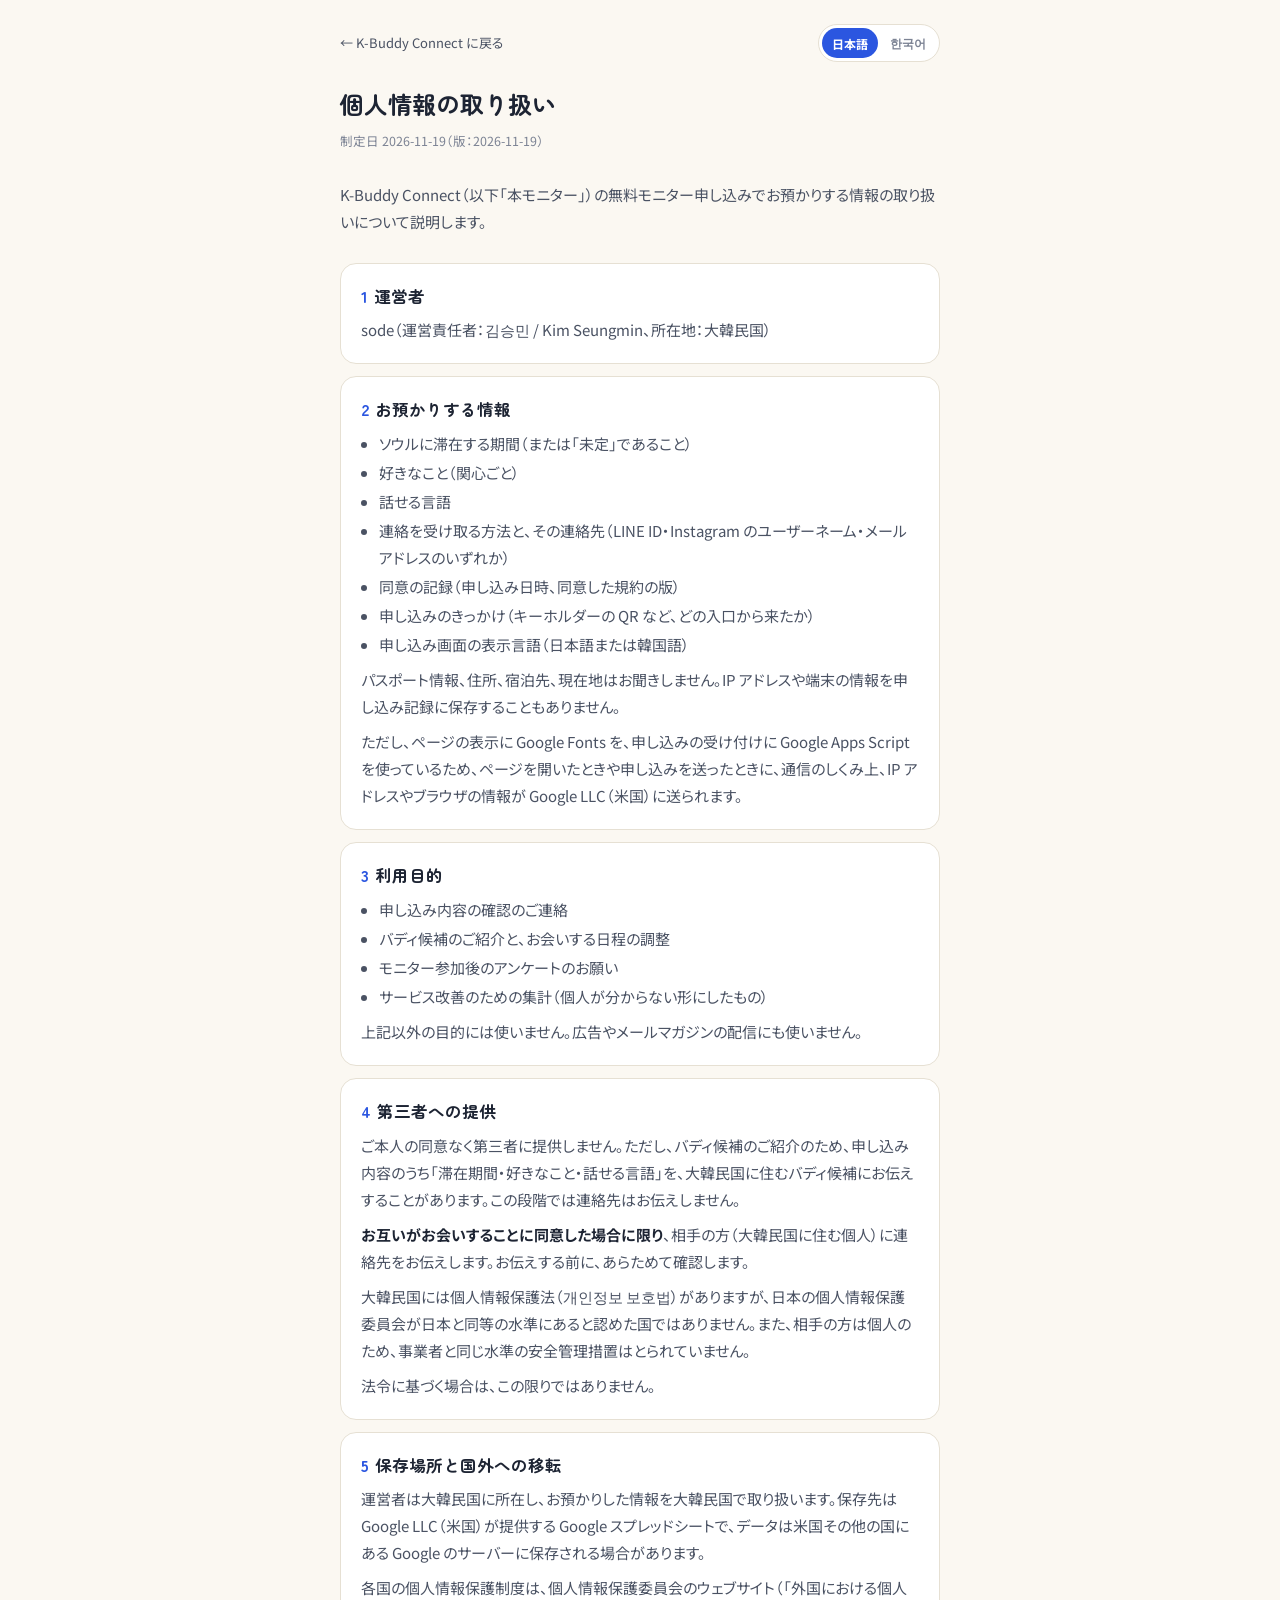
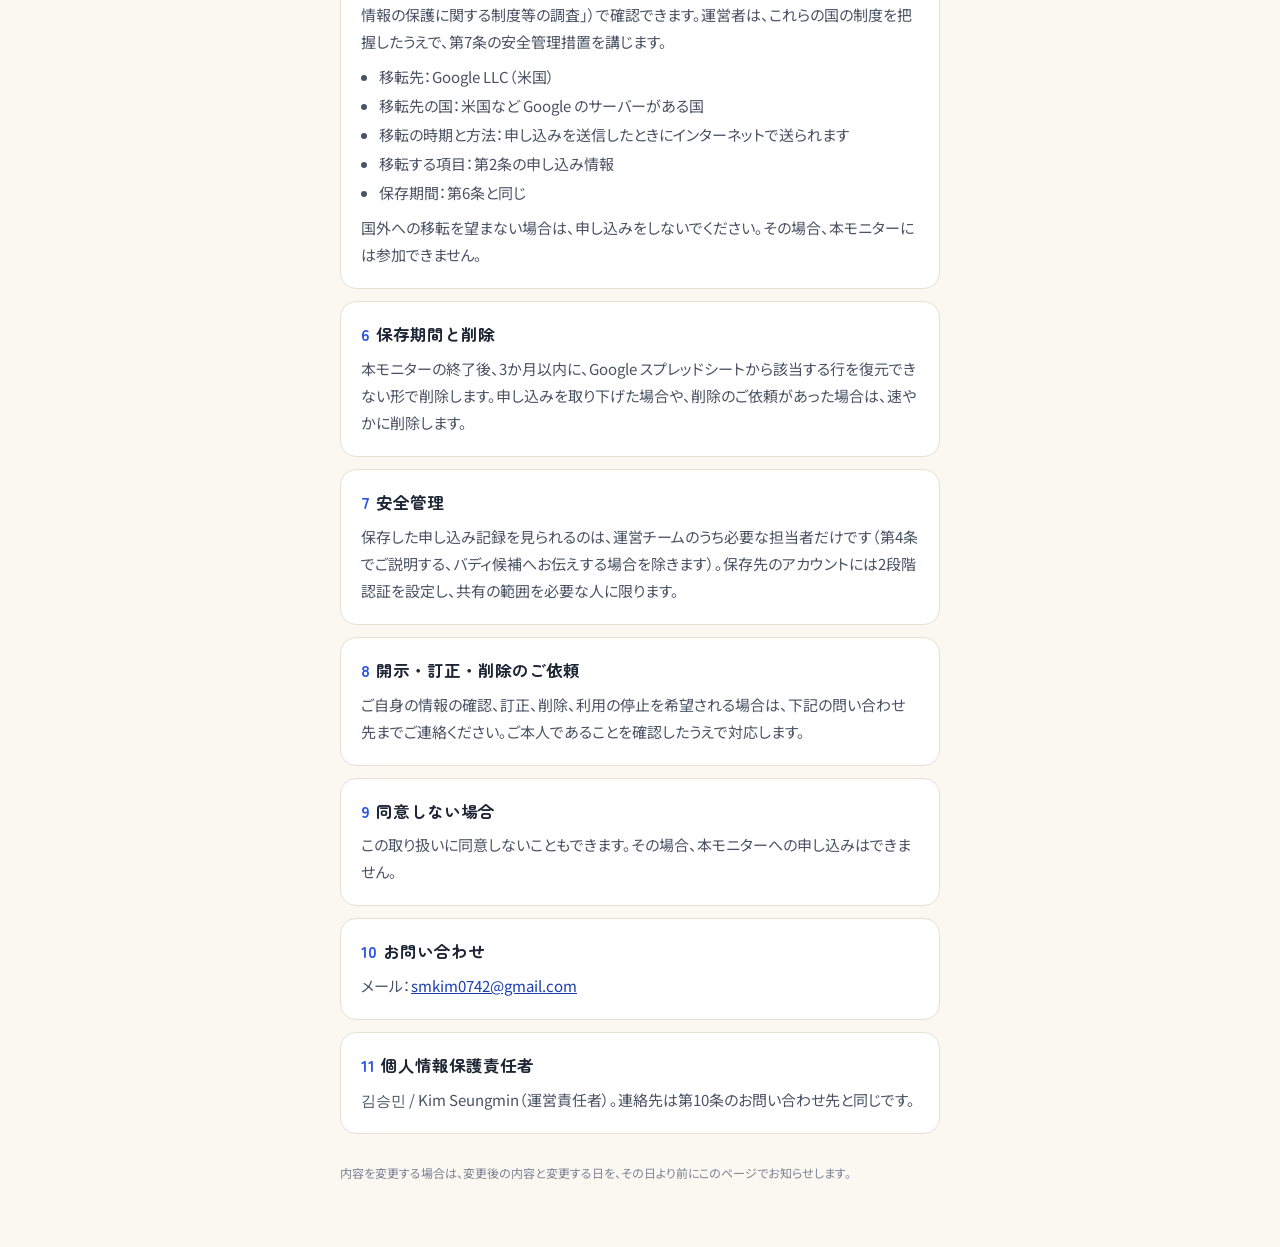
==== privacy.html @ dbfef477 "Publish K-Buddy Connect landing site" ====
<!doctype html>
<html lang="ja">
<head>
<meta charset="utf-8">
<meta name="viewport" content="width=device-width, initial-scale=1, viewport-fit=cover">
<title>個人情報の取り扱い｜K-Buddy Connect</title>
<meta name="robots" content="noindex">
<link rel="preconnect" href="https://fonts.googleapis.com">
<link rel="preconnect" href="https://fonts.gstatic.com" crossorigin>
<link href="https://fonts.googleapis.com/css2?family=Noto+Sans+JP:wght@400;500;700&family=Noto+Sans+KR:wght@400;700&family=Zen+Maru+Gothic:wght@700&display=swap" rel="stylesheet">
<link rel="stylesheet" href="legal.css">
<noscript><style>[data-lang-block][hidden]{display:block!important}[data-lang-block="ko"]{margin-top:40px}</style></noscript>
</head>
<body>
<main>
  <div class="legal-top">
    <a class="back" href="index.html"><span lang="ja" data-lang-text="ja">← K-Buddy Connect に戻る</span><span lang="ko" data-lang-text="ko" hidden>← K-Buddy Connect로 돌아가기</span></a>
    <div class="lang-switch" role="group" aria-label="言語 / 언어">
      <button type="button" data-lang="ja" aria-pressed="true" lang="ja">日本語</button>
      <button type="button" data-lang="ko" aria-pressed="false" lang="ko">한국어</button>
    </div>
  </div>
  <div data-lang-block="ja" lang="ja">
  <h1>個人情報の取り扱い</h1>
  <p class="meta">制定日 2026-11-19（版：2026-11-19）</p>
  <p class="lead">K-Buddy Connect（以下「本モニター」）の無料モニター申し込みでお預かりする情報の取り扱いについて説明します。</p>

  <section id="operator">
    <h2><span>1</span>運営者</h2>
    <p>sode（運営責任者：김승민 / Kim Seungmin、所在地：大韓民国）</p>
  </section>

  <section>
    <h2><span>2</span>お預かりする情報</h2>
    <ul>
      <li>ソウルに滞在する期間（または「未定」であること）</li>
      <li>好きなこと（関心ごと）</li>
      <li>話せる言語</li>
      <li>連絡を受け取る方法と、その連絡先（LINE ID・Instagram のユーザーネーム・メールアドレスのいずれか）</li>
      <li>同意の記録（申し込み日時、同意した規約の版）</li>
      <li>申し込みのきっかけ（キーホルダーの QR など、どの入口から来たか）</li>
      <li>申し込み画面の表示言語（日本語または韓国語）</li>
    </ul>
    <p>パスポート情報、住所、宿泊先、現在地はお聞きしません。IP アドレスや端末の情報を申し込み記録に保存することもありません。</p>
    <p>ただし、ページの表示に Google Fonts を、申し込みの受け付けに Google Apps Script を使っているため、ページを開いたときや申し込みを送ったときに、通信のしくみ上、IP アドレスやブラウザの情報が Google LLC（米国）に送られます。</p>
  </section>

  <section>
    <h2><span>3</span>利用目的</h2>
    <ul>
      <li>申し込み内容の確認のご連絡</li>
      <li>バディ候補のご紹介と、お会いする日程の調整</li>
      <li>モニター参加後のアンケートのお願い</li>
      <li>サービス改善のための集計（個人が分からない形にしたもの）</li>
    </ul>
    <p>上記以外の目的には使いません。広告やメールマガジンの配信にも使いません。</p>
  </section>

  <section>
    <h2><span>4</span>第三者への提供</h2>
    <p>ご本人の同意なく第三者に提供しません。ただし、バディ候補のご紹介のため、申し込み内容のうち「滞在期間・好きなこと・話せる言語」を、大韓民国に住むバディ候補にお伝えすることがあります。この段階では連絡先はお伝えしません。</p>
    <p><strong>お互いがお会いすることに同意した場合に限り</strong>、相手の方（大韓民国に住む個人）に連絡先をお伝えします。お伝えする前に、あらためて確認します。</p>
    <p>大韓民国には個人情報保護法（개인정보 보호법）がありますが、日本の個人情報保護委員会が日本と同等の水準にあると認めた国ではありません。また、相手の方は個人のため、事業者と同じ水準の安全管理措置はとられていません。</p>
    <p>法令に基づく場合は、この限りではありません。</p>
  </section>

  <section>
    <h2><span>5</span>保存場所と国外への移転</h2>
    <p>運営者は大韓民国に所在し、お預かりした情報を大韓民国で取り扱います。保存先は Google LLC（米国）が提供する Google スプレッドシートで、データは米国その他の国にある Google のサーバーに保存される場合があります。</p>
    <p>各国の個人情報保護制度は、個人情報保護委員会のウェブサイト（「外国における個人情報の保護に関する制度等の調査」）で確認できます。運営者は、これらの国の制度を把握したうえで、第7条の安全管理措置を講じます。</p>
    <ul>
      <li>移転先：Google LLC（米国）</li>
      <li>移転先の国：米国など Google のサーバーがある国</li>
      <li>移転の時期と方法：申し込みを送信したときにインターネットで送られます</li>
      <li>移転する項目：第2条の申し込み情報</li>
      <li>保存期間：第6条と同じ</li>
    </ul>
    <p>国外への移転を望まない場合は、申し込みをしないでください。その場合、本モニターには参加できません。</p>
  </section>

  <section>
    <h2><span>6</span>保存期間と削除</h2>
    <p>本モニターの終了後、3か月以内に、Google スプレッドシートから該当する行を復元できない形で削除します。申し込みを取り下げた場合や、削除のご依頼があった場合は、速やかに削除します。</p>
  </section>

  <section>
    <h2><span>7</span>安全管理</h2>
    <p>保存した申し込み記録を見られるのは、運営チームのうち必要な担当者だけです（第4条でご説明する、バディ候補へお伝えする場合を除きます）。保存先のアカウントには2段階認証を設定し、共有の範囲を必要な人に限ります。</p>
  </section>

  <section>
    <h2><span>8</span>開示・訂正・削除のご依頼</h2>
    <p>ご自身の情報の確認、訂正、削除、利用の停止を希望される場合は、下記の問い合わせ先までご連絡ください。ご本人であることを確認したうえで対応します。</p>
  </section>

  <section>
    <h2><span>9</span>同意しない場合</h2>
    <p>この取り扱いに同意しないこともできます。その場合、本モニターへの申し込みはできません。</p>
  </section>

  <section id="contact">
    <h2><span>10</span>お問い合わせ</h2>
    <p>メール：<a href="mailto:smkim0742@gmail.com">smkim0742@gmail.com</a></p>
  </section>

  <section>
    <h2><span>11</span>個人情報保護責任者</h2>
    <p>김승민 / Kim Seungmin（運営責任者）。連絡先は第10条のお問い合わせ先と同じです。</p>
  </section>

  <footer>内容を変更する場合は、変更後の内容と変更する日を、その日より前にこのページでお知らせします。</footer>
  </div>
  <div data-lang-block="ko" lang="ko" hidden>
  <h1>개인정보 처리방침</h1>
  <p class="meta">제정일 2026-11-19 (버전: 2026-11-19) · 일본어판을 한국어로 옮긴 것입니다.</p>
  <p class="lead">K-Buddy Connect(이하 "본 모니터")의 무료 모니터 신청에서 받는 정보를 어떻게 다루는지 안내합니다.</p>

  <section id="operator-ko">
    <h2><span>1</span>운영자</h2>
    <p>sode(운영 책임자: 김승민 / Kim Seungmin, 소재지: 대한민국)</p>
  </section>

  <section>
    <h2><span>2</span>받는 정보</h2>
    <ul>
      <li>서울에 머무는 기간(또는 미정 여부)</li>
      <li>좋아하는 것(관심사)</li>
      <li>쓸 수 있는 언어</li>
      <li>연락받을 방법과 그 연락처(LINE ID, Instagram 사용자 이름, 메일 주소 중 하나)</li>
      <li>동의 기록(신청 일시, 동의한 규약의 버전)</li>
      <li>신청 경로(키링 QR 코드 등 어떤 경로로 들어왔는지)</li>
      <li>신청 화면의 표시 언어(일본어 또는 한국어)</li>
    </ul>
    <p>여권 정보, 주소, 숙소, 현재 위치는 묻지 않습니다. IP 주소나 기기 정보를 신청 기록에 저장하지도 않습니다.</p>
    <p>다만 페이지 표시에 Google Fonts를, 신청 접수에 Google Apps Script를 쓰기 때문에, 페이지를 열거나 신청을 보낼 때 통신 구조상 IP 주소와 브라우저 정보가 Google LLC(미국)로 전송됩니다.</p>
  </section>

  <section>
    <h2><span>3</span>이용 목적</h2>
    <ul>
      <li>신청 내용 확인 연락</li>
      <li>버디 후보 소개와 만날 일정 조율</li>
      <li>모니터 참가 후 설문 요청</li>
      <li>서비스 개선을 위한 통계(개인을 식별할 수 없도록 가공한 것)</li>
    </ul>
    <p>위 목적 외에는 쓰지 않습니다. 광고나 뉴스레터 발송에도 쓰지 않습니다.</p>
  </section>

  <section>
    <h2><span>4</span>제3자 제공</h2>
    <p>본인 동의 없이 제3자에게 제공하지 않습니다. 다만 버디 후보 소개를 위해, 신청 내용 중 "머무는 기간·좋아하는 것·쓸 수 있는 언어"를 대한민국에 사는 버디 후보에게 전할 수 있습니다. 이 단계에서는 연락처를 전하지 않습니다.</p>
    <p><strong>서로 만나는 것에 동의한 경우에만</strong> 상대방(대한민국에 사는 개인)에게 연락처를 전합니다. 전하기 전에 다시 확인합니다.</p>
    <p>대한민국에는 개인정보 보호법이 있지만, 대한민국은 일본 개인정보보호위원회가 일본과 동등한 수준의 개인정보 보호 제도를 갖췄다고 인정한 국가는 아닙니다. 또한 상대방은 개인이므로 사업자 수준의 안전관리 조치를 갖추고 있지 않습니다.</p>
    <p>법령에 따른 경우는 예외입니다.</p>
  </section>

  <section>
    <h2><span>5</span>보관 장소와 국외 이전</h2>
    <p>운영자는 대한민국에 있으며, 받은 정보를 대한민국에서 처리합니다. 보관 장소는 Google LLC(미국)가 제공하는 Google 스프레드시트이며, 데이터는 미국 등 다른 나라에 있는 Google 서버에 저장될 수 있습니다.</p>
    <p>각국의 개인정보 보호 제도는 일본 개인정보보호위원회 웹사이트("외국의 개인정보 보호에 관한 제도 등 조사")에서 확인할 수 있습니다. 운영자는 이들 나라의 제도를 파악한 뒤 제7조의 안전관리 조치를 취합니다.</p>
    <ul>
      <li>이전받는 자: Google LLC(미국)</li>
      <li>이전 국가: 미국 등 Google 서버가 있는 국가</li>
      <li>이전 시기와 방법: 신청서를 보낼 때 인터넷으로 전송</li>
      <li>이전 항목: 제2조의 신청 정보</li>
      <li>보유 기간: 제6조와 같음</li>
    </ul>
    <p>국외 이전을 원하지 않으시면 신청하지 않으시면 됩니다. 이 경우 본 모니터에 참가할 수 없습니다.</p>
  </section>

  <section>
    <h2><span>6</span>보관 기간과 파기</h2>
    <p>본 모니터가 끝난 뒤 3개월 이내에, Google 스프레드시트에서 해당 행을 복구할 수 없도록 삭제합니다. 신청을 취소하거나 삭제를 요청하면 지체 없이 삭제합니다.</p>
  </section>

  <section>
    <h2><span>7</span>안전관리</h2>
    <p>저장된 신청 기록은 운영팀 중 필요한 담당자만 볼 수 있습니다(제4조에서 설명한, 버디 후보에게 전하는 경우는 제외). 보관 계정에는 2단계 인증을 설정하고, 공유 범위를 필요한 사람으로 제한합니다.</p>
  </section>

  <section>
    <h2><span>8</span>열람·정정·삭제 요청</h2>
    <p>본인 정보의 열람, 정정·삭제, 처리정지를 원하시면 아래 문의처로 연락해 주세요. 본인임을 확인한 뒤 지체 없이 처리합니다.</p>
  </section>

  <section>
    <h2><span>9</span>동의하지 않는 경우</h2>
    <p>이 안내에 동의하지 않을 수 있습니다. 그 경우 본 모니터에 신청할 수 없습니다.</p>
  </section>

  <section id="contact-ko">
    <h2><span>10</span>문의</h2>
    <p>메일: <a href="mailto:smkim0742@gmail.com">smkim0742@gmail.com</a></p>
  </section>

  <section>
    <h2><span>11</span>개인정보 보호책임자</h2>
    <p>김승민(운영 책임자). 연락처는 제10조의 문의처와 같습니다.</p>
  </section>

  <footer>이 방침을 변경할 때는 변경 내용과 시행일을 시행일 전에 이 페이지에 공지합니다.</footer>
  </div>
</main>
<script>window.KBUDDY_LEGAL_TITLE_KO = "개인정보 처리방침｜K-Buddy Connect";</script>
<script src="legal.js"></script>
</body>
</html>
---- legal.css ----
:root{--bg:#FBF8F2;--surface:#FFFFFF;--ink:#1D2433;--ink-2:#4A5263;--ink-3:#7C8394;--line:#E6E0D3;--brand:#2B56E0;--brand-ink:#1B3DB0;--brand-soft:#E8EEFF;
  --f-head:"Zen Maru Gothic","Hiragino Maru Gothic ProN",sans-serif;--f-body:"Noto Sans JP","Hiragino Sans",sans-serif}
*{box-sizing:border-box;margin:0;padding:0}
body{background:var(--bg);color:var(--ink);font-family:var(--f-body);font-size:15px;line-height:1.8;font-feature-settings:"palt";-webkit-font-smoothing:antialiased}
main{max-width:640px;margin:0 auto;padding:24px max(20px,env(safe-area-inset-right)) 64px max(20px,env(safe-area-inset-left))}
.back{display:inline-flex;align-items:center;gap:6px;color:var(--ink-2);text-decoration:none;font-size:13px;margin-bottom:24px}
.back:hover{color:var(--ink)}
h1{font-family:var(--f-head);font-size:24px;line-height:1.5;margin-bottom:8px}
.meta{color:var(--ink-3);font-size:12.5px;margin-bottom:28px}
.lead{color:var(--ink-2);margin-bottom:28px}
section{background:var(--surface);border:1px solid var(--line);border-radius:16px;padding:20px;margin-bottom:12px}
h2{font-family:var(--f-head);font-size:16.5px;line-height:1.5;margin-bottom:8px}
h2 span{color:var(--brand);margin-right:6px}
p+p,ul+p,p+ul{margin-top:8px}
ul{padding-left:1.2em;color:var(--ink-2)}
li{margin:2px 0}
p{color:var(--ink-2)}
strong{color:var(--ink)}
a{color:var(--brand-ink)}
.todo{background:#FFF4D6;color:#7A5300;border-radius:4px;padding:0 4px;font-weight:700}
footer{margin-top:28px;color:var(--ink-3);font-size:12px}
[hidden]{display:none!important}
.legal-top{display:flex;justify-content:space-between;align-items:center;gap:12px;margin-bottom:24px}
.legal-top .back{margin-bottom:0}
.lang-switch{display:none;background:var(--surface);border:1px solid var(--line);border-radius:999px;padding:3px;gap:2px;flex:none}
.lang-switch button{border:0;background:transparent;font-size:12px;font-weight:700;color:var(--ink-3);padding:0 10px;min-height:30px;border-radius:999px;cursor:pointer;font-family:inherit}
html.js .lang-switch{display:inline-flex}
.lang-switch button[aria-pressed="true"]{background:var(--brand);color:#fff}
.lang-switch button:focus-visible{outline:2px solid var(--brand);outline-offset:2px}
html[lang="ko"] body{font-family:"Noto Sans KR",var(--f-body);word-break:keep-all;overflow-wrap:anywhere}
html[lang="ko"] h1,html[lang="ko"] h2{font-family:"Noto Sans KR",var(--f-body)}
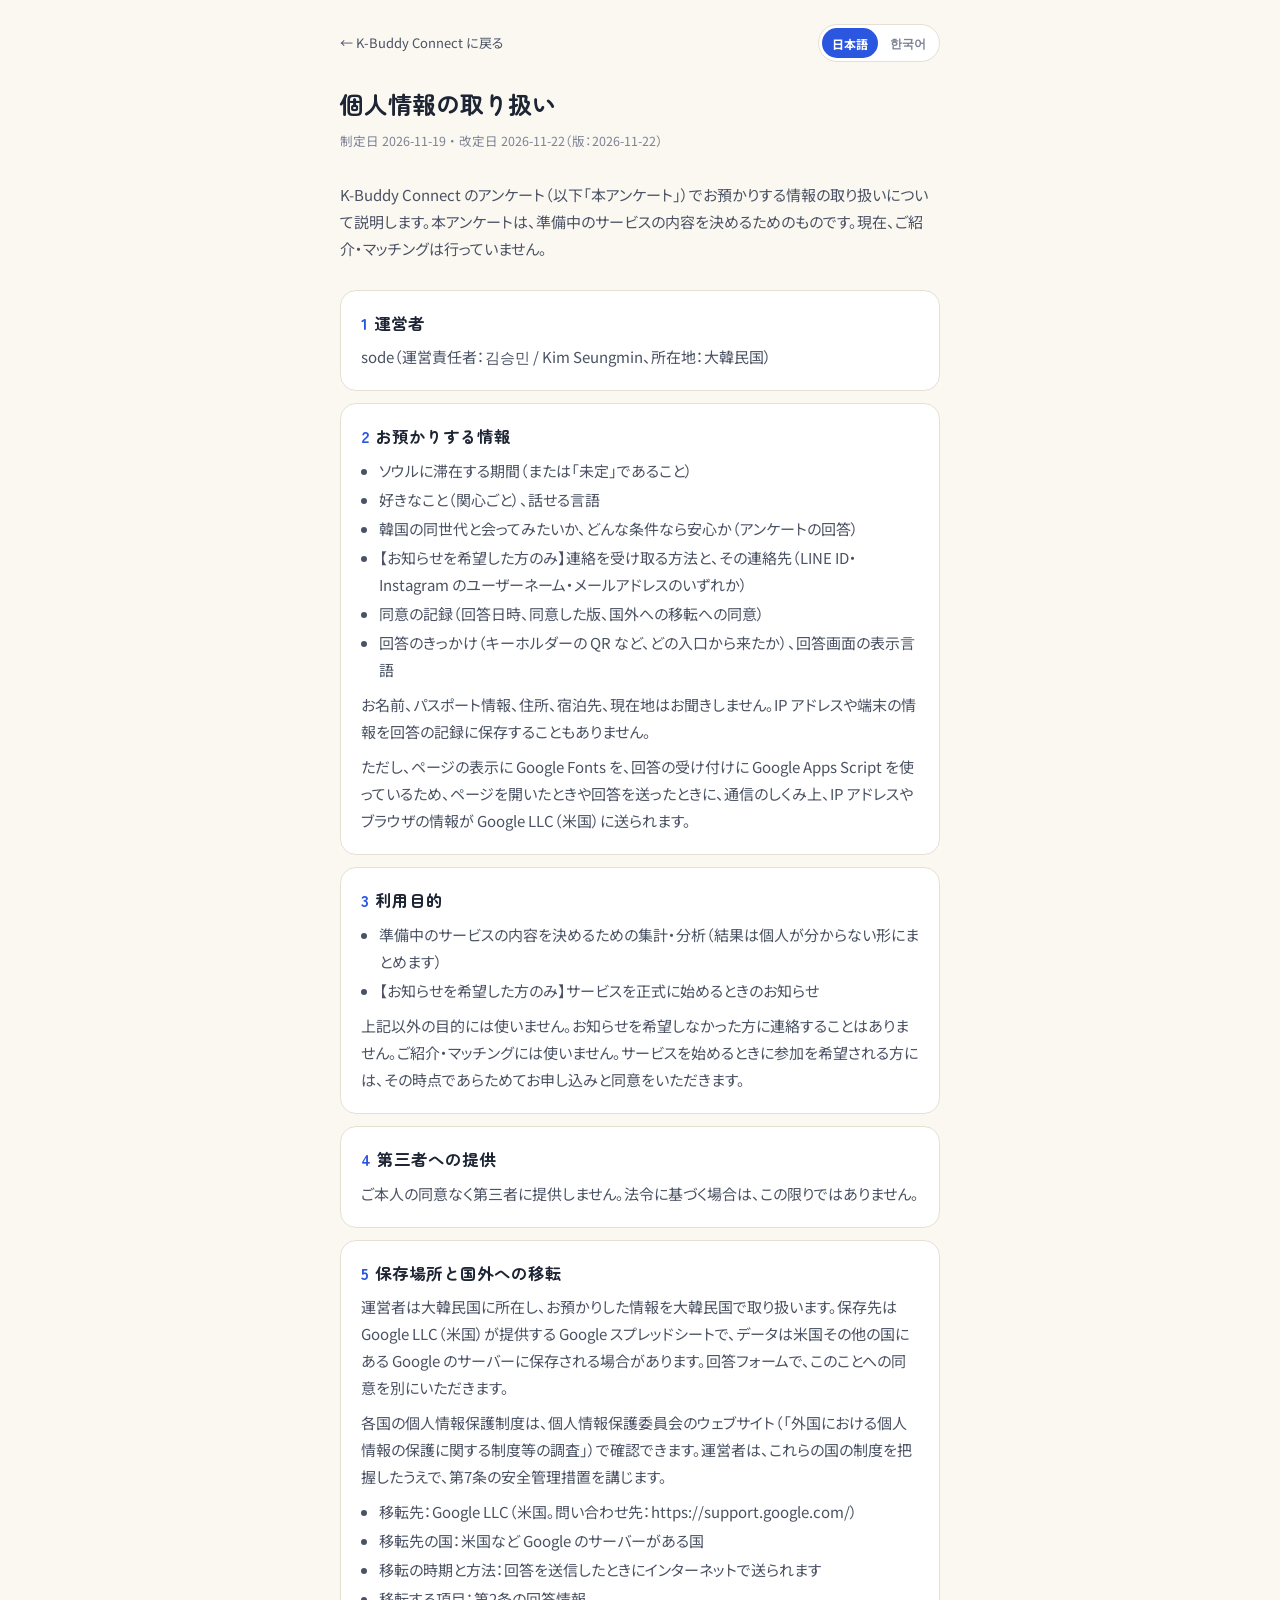
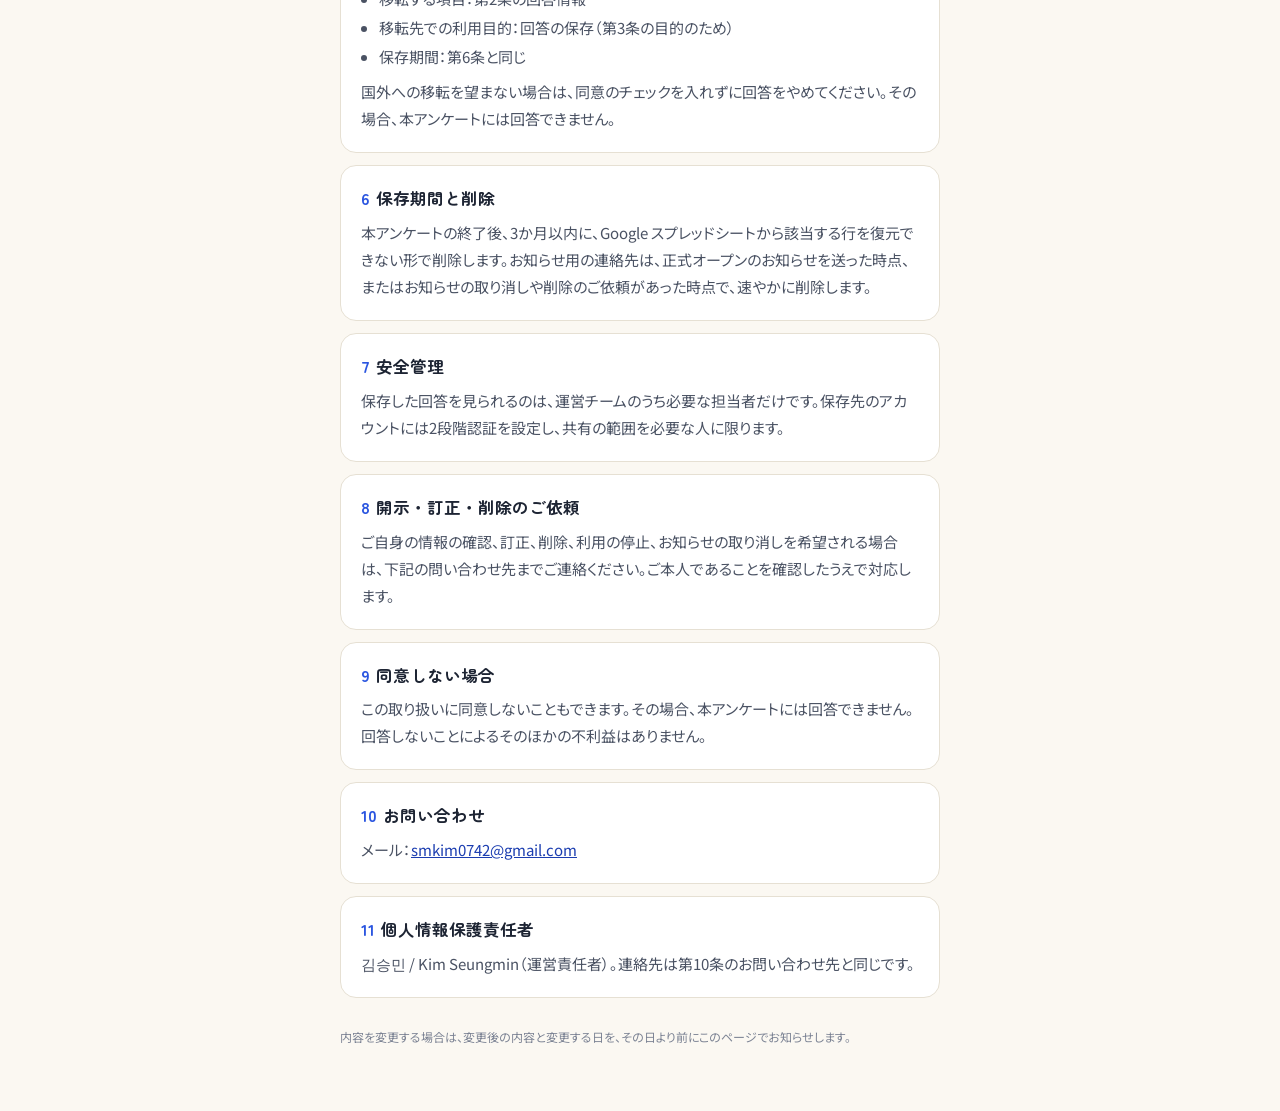
==== commit 8af8fa6b: "Switch landing page to survey-only version" ====
--- a/privacy.html
+++ b/privacy.html
@@ -22,8 +22,8 @@
   </div>
   <div data-lang-block="ja" lang="ja">
   <h1>個人情報の取り扱い</h1>
-  <p class="meta">制定日 2026-11-19（版：2026-11-19）</p>
-  <p class="lead">K-Buddy Connect（以下「本モニター」）の無料モニター申し込みでお預かりする情報の取り扱いについて説明します。</p>
+  <p class="meta">制定日 2026-11-19 ・ 改定日 2026-11-22（版：2026-11-22）</p>
+  <p class="lead">K-Buddy Connect のアンケート（以下「本アンケート」）でお預かりする情報の取り扱いについて説明します。本アンケートは、準備中のサービスの内容を決めるためのものです。現在、ご紹介・マッチングは行っていません。</p>
 
   <section id="operator">
     <h2><span>1</span>運営者</h2>
@@ -34,68 +34,63 @@
     <h2><span>2</span>お預かりする情報</h2>
     <ul>
       <li>ソウルに滞在する期間（または「未定」であること）</li>
-      <li>好きなこと（関心ごと）</li>
-      <li>話せる言語</li>
-      <li>連絡を受け取る方法と、その連絡先（LINE ID・Instagram のユーザーネーム・メールアドレスのいずれか）</li>
-      <li>同意の記録（申し込み日時、同意した規約の版）</li>
-      <li>申し込みのきっかけ（キーホルダーの QR など、どの入口から来たか）</li>
-      <li>申し込み画面の表示言語（日本語または韓国語）</li>
+      <li>好きなこと（関心ごと）、話せる言語</li>
+      <li>韓国の同世代と会ってみたいか、どんな条件なら安心か（アンケートの回答）</li>
+      <li>【お知らせを希望した方のみ】連絡を受け取る方法と、その連絡先（LINE ID・Instagram のユーザーネーム・メールアドレスのいずれか）</li>
+      <li>同意の記録（回答日時、同意した版、国外への移転への同意）</li>
+      <li>回答のきっかけ（キーホルダーの QR など、どの入口から来たか）、回答画面の表示言語</li>
     </ul>
-    <p>パスポート情報、住所、宿泊先、現在地はお聞きしません。IP アドレスや端末の情報を申し込み記録に保存することもありません。</p>
-    <p>ただし、ページの表示に Google Fonts を、申し込みの受け付けに Google Apps Script を使っているため、ページを開いたときや申し込みを送ったときに、通信のしくみ上、IP アドレスやブラウザの情報が Google LLC（米国）に送られます。</p>
+    <p>お名前、パスポート情報、住所、宿泊先、現在地はお聞きしません。IP アドレスや端末の情報を回答の記録に保存することもありません。</p>
+    <p>ただし、ページの表示に Google Fonts を、回答の受け付けに Google Apps Script を使っているため、ページを開いたときや回答を送ったときに、通信のしくみ上、IP アドレスやブラウザの情報が Google LLC（米国）に送られます。</p>
   </section>
 
   <section>
     <h2><span>3</span>利用目的</h2>
     <ul>
-      <li>申し込み内容の確認のご連絡</li>
-      <li>バディ候補のご紹介と、お会いする日程の調整</li>
-      <li>モニター参加後のアンケートのお願い</li>
-      <li>サービス改善のための集計（個人が分からない形にしたもの）</li>
+      <li>準備中のサービスの内容を決めるための集計・分析（結果は個人が分からない形にまとめます）</li>
+      <li>【お知らせを希望した方のみ】サービスを正式に始めるときのお知らせ</li>
     </ul>
-    <p>上記以外の目的には使いません。広告やメールマガジンの配信にも使いません。</p>
+    <p>上記以外の目的には使いません。お知らせを希望しなかった方に連絡することはありません。ご紹介・マッチングには使いません。サービスを始めるときに参加を希望される方には、その時点であらためてお申し込みと同意をいただきます。</p>
   </section>
 
   <section>
     <h2><span>4</span>第三者への提供</h2>
-    <p>ご本人の同意なく第三者に提供しません。ただし、バディ候補のご紹介のため、申し込み内容のうち「滞在期間・好きなこと・話せる言語」を、大韓民国に住むバディ候補にお伝えすることがあります。この段階では連絡先はお伝えしません。</p>
-    <p><strong>お互いがお会いすることに同意した場合に限り</strong>、相手の方（大韓民国に住む個人）に連絡先をお伝えします。お伝えする前に、あらためて確認します。</p>
-    <p>大韓民国には個人情報保護法（개인정보 보호법）がありますが、日本の個人情報保護委員会が日本と同等の水準にあると認めた国ではありません。また、相手の方は個人のため、事業者と同じ水準の安全管理措置はとられていません。</p>
-    <p>法令に基づく場合は、この限りではありません。</p>
+    <p>ご本人の同意なく第三者に提供しません。法令に基づく場合は、この限りではありません。</p>
   </section>
 
-  <section>
+  <section id="transfer">
     <h2><span>5</span>保存場所と国外への移転</h2>
-    <p>運営者は大韓民国に所在し、お預かりした情報を大韓民国で取り扱います。保存先は Google LLC（米国）が提供する Google スプレッドシートで、データは米国その他の国にある Google のサーバーに保存される場合があります。</p>
+    <p>運営者は大韓民国に所在し、お預かりした情報を大韓民国で取り扱います。保存先は Google LLC（米国）が提供する Google スプレッドシートで、データは米国その他の国にある Google のサーバーに保存される場合があります。回答フォームで、このことへの同意を別にいただきます。</p>
     <p>各国の個人情報保護制度は、個人情報保護委員会のウェブサイト（「外国における個人情報の保護に関する制度等の調査」）で確認できます。運営者は、これらの国の制度を把握したうえで、第7条の安全管理措置を講じます。</p>
     <ul>
-      <li>移転先：Google LLC（米国）</li>
+      <li>移転先：Google LLC（米国。問い合わせ先：https://support.google.com/）</li>
       <li>移転先の国：米国など Google のサーバーがある国</li>
-      <li>移転の時期と方法：申し込みを送信したときにインターネットで送られます</li>
-      <li>移転する項目：第2条の申し込み情報</li>
+      <li>移転の時期と方法：回答を送信したときにインターネットで送られます</li>
+      <li>移転する項目：第2条の回答情報</li>
+      <li>移転先での利用目的：回答の保存（第3条の目的のため）</li>
       <li>保存期間：第6条と同じ</li>
     </ul>
-    <p>国外への移転を望まない場合は、申し込みをしないでください。その場合、本モニターには参加できません。</p>
+    <p>国外への移転を望まない場合は、同意のチェックを入れずに回答をやめてください。その場合、本アンケートには回答できません。</p>
   </section>
 
   <section>
     <h2><span>6</span>保存期間と削除</h2>
-    <p>本モニターの終了後、3か月以内に、Google スプレッドシートから該当する行を復元できない形で削除します。申し込みを取り下げた場合や、削除のご依頼があった場合は、速やかに削除します。</p>
+    <p>本アンケートの終了後、3か月以内に、Google スプレッドシートから該当する行を復元できない形で削除します。お知らせ用の連絡先は、正式オープンのお知らせを送った時点、またはお知らせの取り消しや削除のご依頼があった時点で、速やかに削除します。</p>
   </section>
 
   <section>
     <h2><span>7</span>安全管理</h2>
-    <p>保存した申し込み記録を見られるのは、運営チームのうち必要な担当者だけです（第4条でご説明する、バディ候補へお伝えする場合を除きます）。保存先のアカウントには2段階認証を設定し、共有の範囲を必要な人に限ります。</p>
+    <p>保存した回答を見られるのは、運営チームのうち必要な担当者だけです。保存先のアカウントには2段階認証を設定し、共有の範囲を必要な人に限ります。</p>
   </section>
 
   <section>
     <h2><span>8</span>開示・訂正・削除のご依頼</h2>
-    <p>ご自身の情報の確認、訂正、削除、利用の停止を希望される場合は、下記の問い合わせ先までご連絡ください。ご本人であることを確認したうえで対応します。</p>
+    <p>ご自身の情報の確認、訂正、削除、利用の停止、お知らせの取り消しを希望される場合は、下記の問い合わせ先までご連絡ください。ご本人であることを確認したうえで対応します。</p>
   </section>
 
   <section>
     <h2><span>9</span>同意しない場合</h2>
-    <p>この取り扱いに同意しないこともできます。その場合、本モニターへの申し込みはできません。</p>
+    <p>この取り扱いに同意しないこともできます。その場合、本アンケートには回答できません。回答しないことによるそのほかの不利益はありません。</p>
   </section>
 
   <section id="contact">
@@ -112,8 +107,8 @@
   </div>
   <div data-lang-block="ko" lang="ko" hidden>
   <h1>개인정보 처리방침</h1>
-  <p class="meta">제정일 2026-11-19 (버전: 2026-11-19) · 일본어판을 한국어로 옮긴 것입니다.</p>
-  <p class="lead">K-Buddy Connect(이하 "본 모니터")의 무료 모니터 신청에서 받는 정보를 어떻게 다루는지 안내합니다.</p>
+  <p class="meta">제정일 2026-11-19 · 개정일 2026-11-22 (버전: 2026-11-22) · 일본어판을 한국어로 옮긴 것입니다.</p>
+  <p class="lead">K-Buddy Connect 설문(이하 "본 설문")에서 받는 정보를 어떻게 다루는지 안내합니다. 본 설문은 준비 중인 서비스의 내용을 정하기 위한 것입니다. 지금은 소개·매칭을 하지 않습니다.</p>
 
   <section id="operator-ko">
     <h2><span>1</span>운영자</h2>
@@ -124,68 +119,62 @@
     <h2><span>2</span>받는 정보</h2>
     <ul>
       <li>서울에 머무는 기간(또는 미정 여부)</li>
-      <li>좋아하는 것(관심사)</li>
-      <li>쓸 수 있는 언어</li>
-      <li>연락받을 방법과 그 연락처(LINE ID, Instagram 사용자 이름, 메일 주소 중 하나)</li>
-      <li>동의 기록(신청 일시, 동의한 규약의 버전)</li>
-      <li>신청 경로(키링 QR 코드 등 어떤 경로로 들어왔는지)</li>
-      <li>신청 화면의 표시 언어(일본어 또는 한국어)</li>
+      <li>좋아하는 것(관심사), 쓸 수 있는 언어</li>
+      <li>한국 또래와 만나 보고 싶은지, 어떤 조건이면 안심이 되는지(설문 응답)</li>
+      <li>[안내를 원한 분만] 연락받을 방법과 그 연락처(LINE ID, Instagram 사용자 이름, 메일 주소 중 하나)</li>
+      <li>동의 기록(응답 일시, 동의한 버전, 국외 이전 동의)</li>
+      <li>응답 경로(키링 QR 코드 등 어떤 경로로 들어왔는지), 응답 화면의 표시 언어</li>
     </ul>
-    <p>여권 정보, 주소, 숙소, 현재 위치는 묻지 않습니다. IP 주소나 기기 정보를 신청 기록에 저장하지도 않습니다.</p>
-    <p>다만 페이지 표시에 Google Fonts를, 신청 접수에 Google Apps Script를 쓰기 때문에, 페이지를 열거나 신청을 보낼 때 통신 구조상 IP 주소와 브라우저 정보가 Google LLC(미국)로 전송됩니다.</p>
+    <p>이름, 여권 정보, 주소, 숙소, 현재 위치는 묻지 않습니다. IP 주소나 기기 정보를 응답 기록에 저장하지도 않습니다.</p>
+    <p>다만 페이지 표시에 Google Fonts를, 응답 접수에 Google Apps Script를 쓰기 때문에, 페이지를 열거나 응답을 보낼 때 통신 구조상 IP 주소와 브라우저 정보가 Google LLC(미국)로 전송됩니다.</p>
   </section>
 
   <section>
     <h2><span>3</span>이용 목적</h2>
     <ul>
-      <li>신청 내용 확인 연락</li>
-      <li>버디 후보 소개와 만날 일정 조율</li>
-      <li>모니터 참가 후 설문 요청</li>
-      <li>서비스 개선을 위한 통계(개인을 식별할 수 없도록 가공한 것)</li>
+      <li>준비 중인 서비스의 내용을 정하기 위한 통계·분석(결과는 개인을 식별할 수 없도록 정리합니다)</li>
+      <li>[안내를 원한 분만] 서비스를 정식으로 시작할 때의 안내</li>
     </ul>
-    <p>위 목적 외에는 쓰지 않습니다. 광고나 뉴스레터 발송에도 쓰지 않습니다.</p>
+    <p>위 목적 외에는 쓰지 않습니다. 안내를 원하지 않은 분에게는 연락하지 않습니다. 소개·매칭에는 쓰지 않습니다. 서비스를 시작할 때 참여를 원하는 분에게는 그때 다시 신청과 동의를 받습니다.</p>
   </section>
 
   <section>
     <h2><span>4</span>제3자 제공</h2>
-    <p>본인 동의 없이 제3자에게 제공하지 않습니다. 다만 버디 후보 소개를 위해, 신청 내용 중 "머무는 기간·좋아하는 것·쓸 수 있는 언어"를 대한민국에 사는 버디 후보에게 전할 수 있습니다. 이 단계에서는 연락처를 전하지 않습니다.</p>
-    <p><strong>서로 만나는 것에 동의한 경우에만</strong> 상대방(대한민국에 사는 개인)에게 연락처를 전합니다. 전하기 전에 다시 확인합니다.</p>
-    <p>대한민국에는 개인정보 보호법이 있지만, 대한민국은 일본 개인정보보호위원회가 일본과 동등한 수준의 개인정보 보호 제도를 갖췄다고 인정한 국가는 아닙니다. 또한 상대방은 개인이므로 사업자 수준의 안전관리 조치를 갖추고 있지 않습니다.</p>
-    <p>법령에 따른 경우는 예외입니다.</p>
+    <p>본인 동의 없이 제3자에게 제공하지 않습니다. 법령에 따른 경우는 예외입니다.</p>
+  </section>
+
+  <section id="transfer-ko">
+    <h2><span>5</span>보관 장소와 국외 이전</h2>
+    <p>운영자는 대한민국에 있으며, 받은 정보를 대한민국에서 처리합니다. 보관 장소는 Google LLC(미국)가 제공하는 Google 스프레드시트이며, 데이터는 미국 등 다른 나라에 있는 Google 서버에 저장될 수 있습니다. 이에 대해서는 응답 폼에서 별도로 동의를 받습니다.</p>
+    <ul>
+      <li>이전받는 자: Google LLC(미국. 연락처: https://support.google.com/)</li>
+      <li>이전되는 국가: 미국 등 Google 서버가 있는 국가</li>
+      <li>이전 시기와 방법: 응답을 보낼 때 인터넷으로 전송</li>
+      <li>이전되는 항목: 제2조의 응답 정보</li>
+      <li>이전받는 자의 이용 목적: 응답 보관(제3조의 목적을 위한 것)</li>
+      <li>보유·이용 기간: 제6조와 같음</li>
+    </ul>
+    <p>국외 이전을 원하지 않으시면 동의 체크를 하지 말고 응답을 그만두시면 됩니다. 이 경우 본 설문에 응답할 수 없습니다.</p>
   </section>
 
   <section>
-    <h2><span>5</span>보관 장소와 국외 이전</h2>
-    <p>운영자는 대한민국에 있으며, 받은 정보를 대한민국에서 처리합니다. 보관 장소는 Google LLC(미국)가 제공하는 Google 스프레드시트이며, 데이터는 미국 등 다른 나라에 있는 Google 서버에 저장될 수 있습니다.</p>
-    <p>각국의 개인정보 보호 제도는 일본 개인정보보호위원회 웹사이트("외국의 개인정보 보호에 관한 제도 등 조사")에서 확인할 수 있습니다. 운영자는 이들 나라의 제도를 파악한 뒤 제7조의 안전관리 조치를 취합니다.</p>
-    <ul>
-      <li>이전받는 자: Google LLC(미국)</li>
-      <li>이전 국가: 미국 등 Google 서버가 있는 국가</li>
-      <li>이전 시기와 방법: 신청서를 보낼 때 인터넷으로 전송</li>
-      <li>이전 항목: 제2조의 신청 정보</li>
-      <li>보유 기간: 제6조와 같음</li>
-    </ul>
-    <p>국외 이전을 원하지 않으시면 신청하지 않으시면 됩니다. 이 경우 본 모니터에 참가할 수 없습니다.</p>
+    <h2><span>6</span>보유 기간과 파기</h2>
+    <p>본 설문이 끝난 뒤 3개월 이내에, Google 스프레드시트에서 해당 행을 복구할 수 없도록 삭제합니다. 안내용 연락처는 정식 오픈 안내를 보낸 때, 또는 안내 취소나 삭제 요청이 있을 때 지체 없이 삭제합니다.</p>
   </section>
 
   <section>
-    <h2><span>6</span>보관 기간과 파기</h2>
-    <p>본 모니터가 끝난 뒤 3개월 이내에, Google 스프레드시트에서 해당 행을 복구할 수 없도록 삭제합니다. 신청을 취소하거나 삭제를 요청하면 지체 없이 삭제합니다.</p>
+    <h2><span>7</span>안전성 확보 조치</h2>
+    <p>저장된 응답은 운영팀 중 필요한 담당자만 볼 수 있습니다. 보관 계정에는 2단계 인증을 설정하고, 공유 범위를 필요한 사람으로 제한합니다.</p>
   </section>
 
   <section>
-    <h2><span>7</span>안전관리</h2>
-    <p>저장된 신청 기록은 운영팀 중 필요한 담당자만 볼 수 있습니다(제4조에서 설명한, 버디 후보에게 전하는 경우는 제외). 보관 계정에는 2단계 인증을 설정하고, 공유 범위를 필요한 사람으로 제한합니다.</p>
+    <h2><span>8</span>열람·정정·삭제 요구</h2>
+    <p>본인 정보의 열람, 정정, 삭제, 처리 정지, 안내 취소를 원하시면 아래 문의처로 연락해 주세요. 본인임을 확인한 뒤 처리합니다.</p>
   </section>
 
   <section>
-    <h2><span>8</span>열람·정정·삭제 요청</h2>
-    <p>본인 정보의 열람, 정정·삭제, 처리정지를 원하시면 아래 문의처로 연락해 주세요. 본인임을 확인한 뒤 지체 없이 처리합니다.</p>
-  </section>
-
-  <section>
-    <h2><span>9</span>동의하지 않는 경우</h2>
-    <p>이 안내에 동의하지 않을 수 있습니다. 그 경우 본 모니터에 신청할 수 없습니다.</p>
+    <h2><span>9</span>동의를 거부할 권리</h2>
+    <p>이 처리방침과 국외 이전에 동의하지 않을 권리가 있습니다. 동의하지 않으면 본 설문에 응답할 수 없으며, 그 밖의 불이익은 없습니다.</p>
   </section>
 
   <section id="contact-ko">
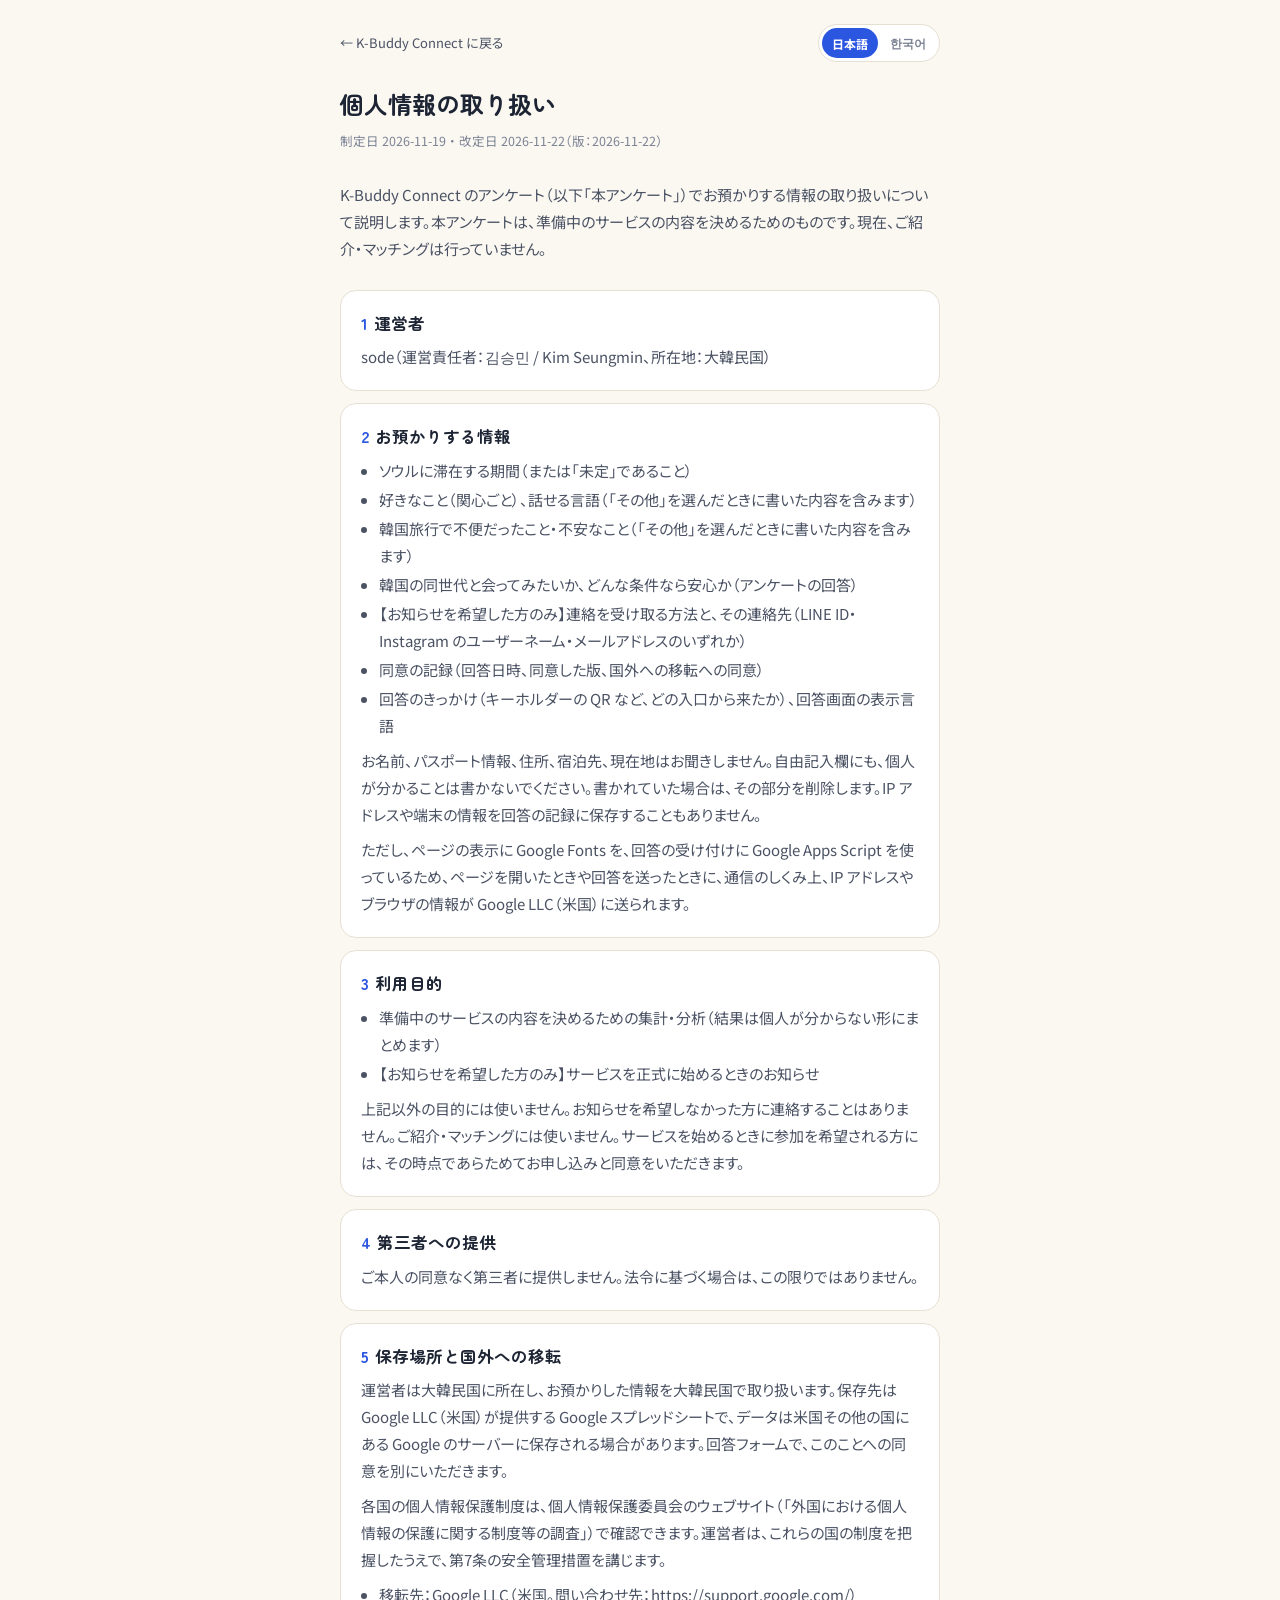
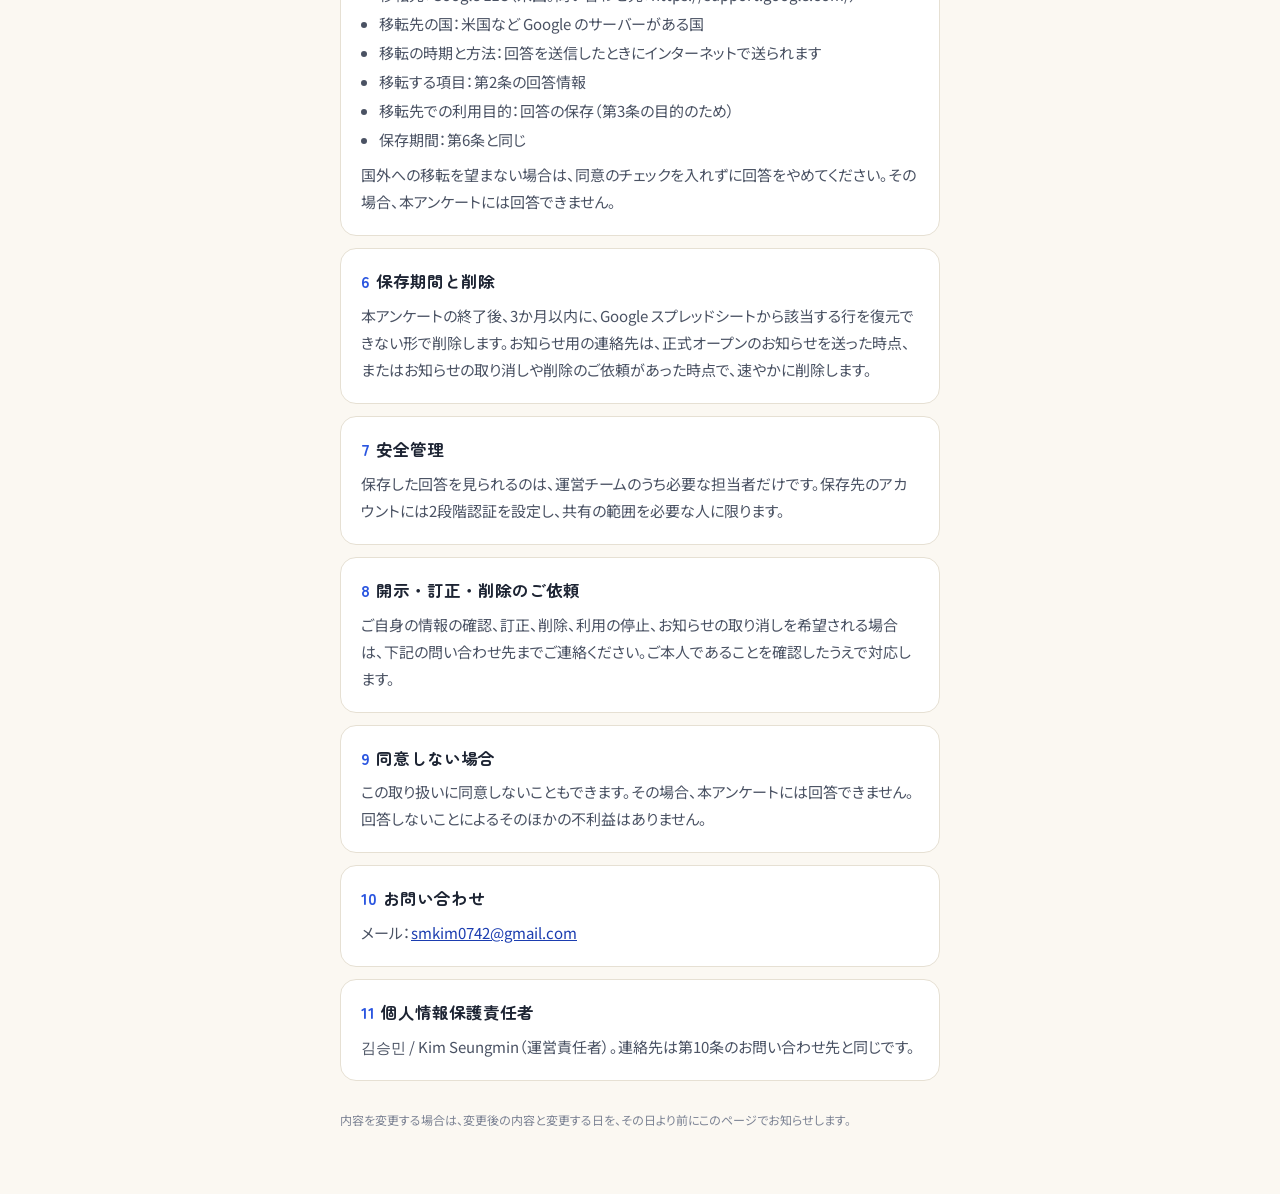
==== commit ef49545e: "Add free-text other answers and travel pain question" ====
--- a/privacy.html
+++ b/privacy.html
@@ -34,13 +34,14 @@
     <h2><span>2</span>お預かりする情報</h2>
     <ul>
       <li>ソウルに滞在する期間（または「未定」であること）</li>
-      <li>好きなこと（関心ごと）、話せる言語</li>
+      <li>好きなこと（関心ごと）、話せる言語（「その他」を選んだときに書いた内容を含みます）</li>
+      <li>韓国旅行で不便だったこと・不安なこと（「その他」を選んだときに書いた内容を含みます）</li>
       <li>韓国の同世代と会ってみたいか、どんな条件なら安心か（アンケートの回答）</li>
       <li>【お知らせを希望した方のみ】連絡を受け取る方法と、その連絡先（LINE ID・Instagram のユーザーネーム・メールアドレスのいずれか）</li>
       <li>同意の記録（回答日時、同意した版、国外への移転への同意）</li>
       <li>回答のきっかけ（キーホルダーの QR など、どの入口から来たか）、回答画面の表示言語</li>
     </ul>
-    <p>お名前、パスポート情報、住所、宿泊先、現在地はお聞きしません。IP アドレスや端末の情報を回答の記録に保存することもありません。</p>
+    <p>お名前、パスポート情報、住所、宿泊先、現在地はお聞きしません。自由記入欄にも、個人が分かることは書かないでください。書かれていた場合は、その部分を削除します。IP アドレスや端末の情報を回答の記録に保存することもありません。</p>
     <p>ただし、ページの表示に Google Fonts を、回答の受け付けに Google Apps Script を使っているため、ページを開いたときや回答を送ったときに、通信のしくみ上、IP アドレスやブラウザの情報が Google LLC（米国）に送られます。</p>
   </section>
 
@@ -119,13 +120,14 @@
     <h2><span>2</span>받는 정보</h2>
     <ul>
       <li>서울에 머무는 기간(또는 미정 여부)</li>
-      <li>좋아하는 것(관심사), 쓸 수 있는 언어</li>
+      <li>좋아하는 것(관심사), 쓸 수 있는 언어('기타'를 골랐을 때 적은 내용 포함)</li>
+      <li>한국 여행에서 불편했던 점·걱정되는 점('기타'를 골랐을 때 적은 내용 포함)</li>
       <li>한국 또래와 만나 보고 싶은지, 어떤 조건이면 안심이 되는지(설문 응답)</li>
       <li>[안내를 원한 분만] 연락받을 방법과 그 연락처(LINE ID, Instagram 사용자 이름, 메일 주소 중 하나)</li>
       <li>동의 기록(응답 일시, 동의한 버전, 국외 이전 동의)</li>
       <li>응답 경로(키링 QR 코드 등 어떤 경로로 들어왔는지), 응답 화면의 표시 언어</li>
     </ul>
-    <p>이름, 여권 정보, 주소, 숙소, 현재 위치는 묻지 않습니다. IP 주소나 기기 정보를 응답 기록에 저장하지도 않습니다.</p>
+    <p>이름, 여권 정보, 주소, 숙소, 현재 위치는 묻지 않습니다. 직접 입력하는 칸에도 개인을 알 수 있는 내용은 적지 말아 주세요. 적혀 있으면 그 부분을 삭제합니다. IP 주소나 기기 정보를 응답 기록에 저장하지도 않습니다.</p>
     <p>다만 페이지 표시에 Google Fonts를, 응답 접수에 Google Apps Script를 쓰기 때문에, 페이지를 열거나 응답을 보낼 때 통신 구조상 IP 주소와 브라우저 정보가 Google LLC(미국)로 전송됩니다.</p>
   </section>
 
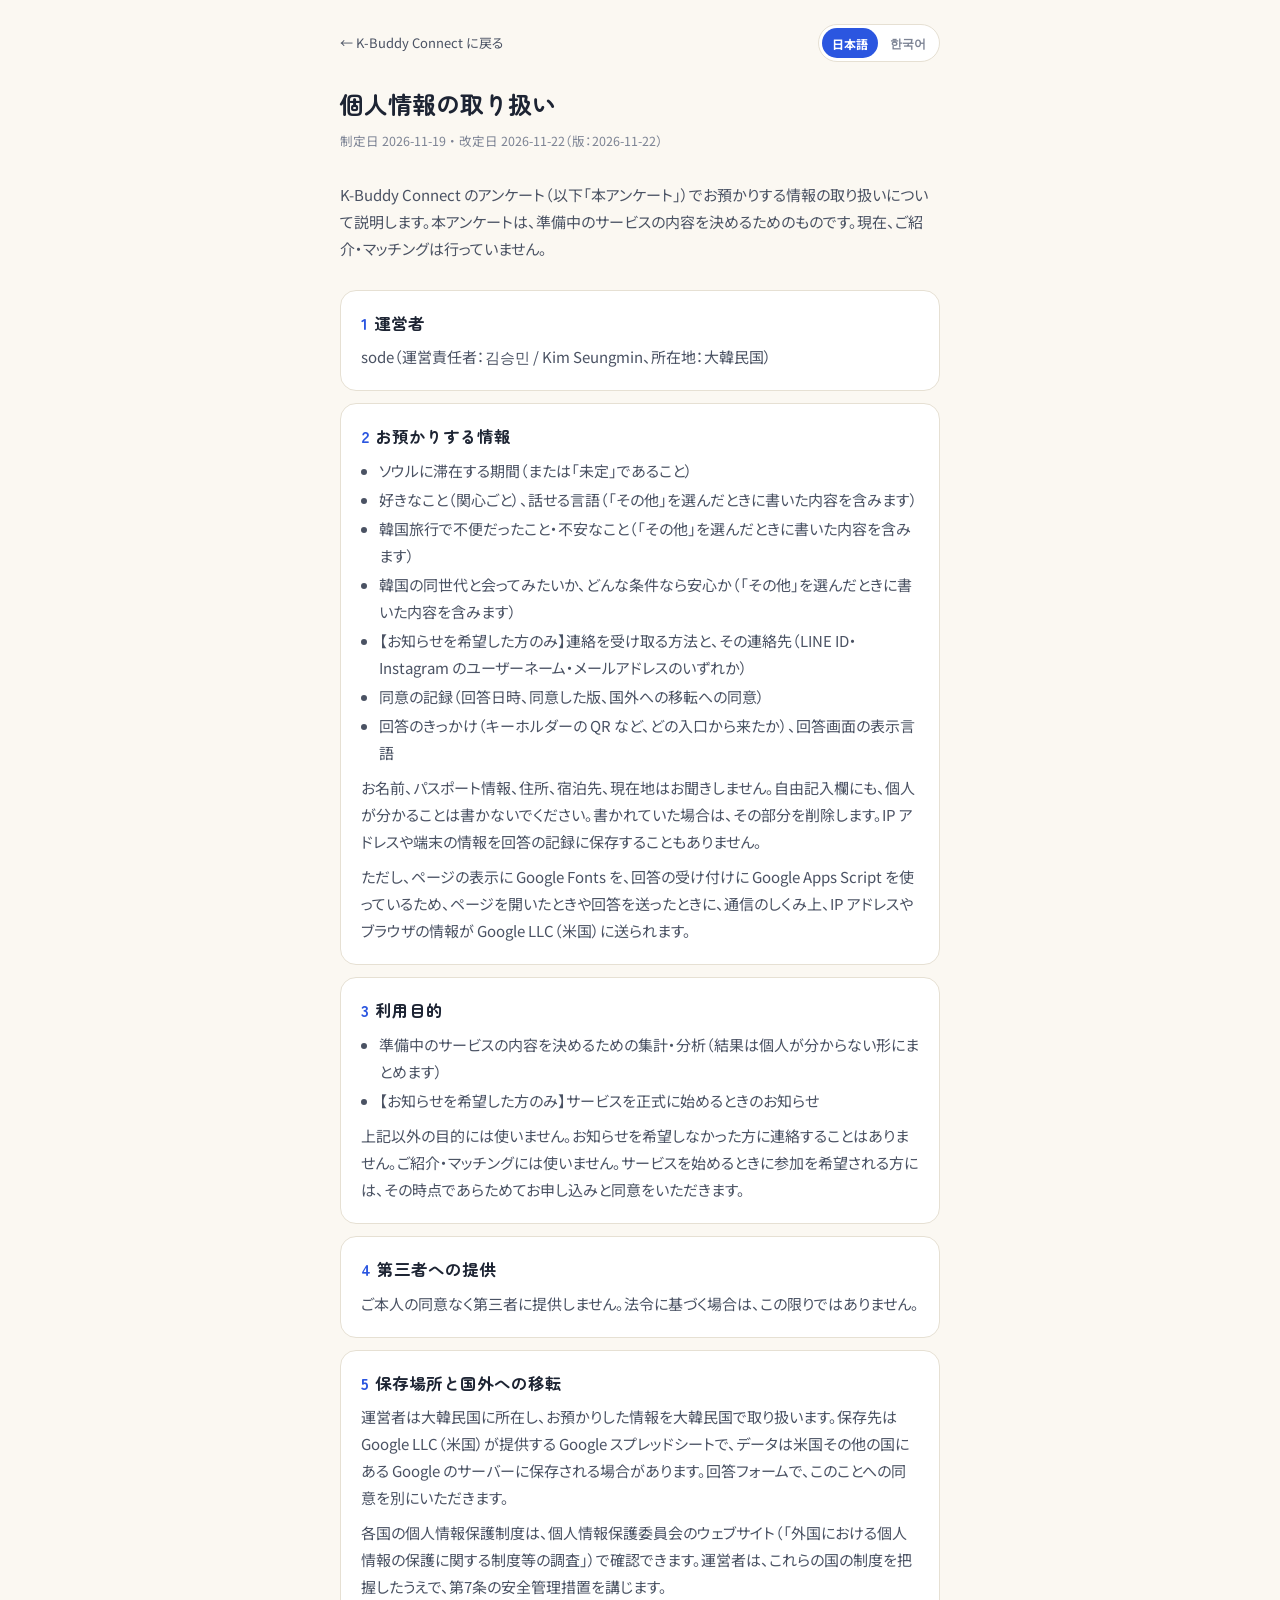
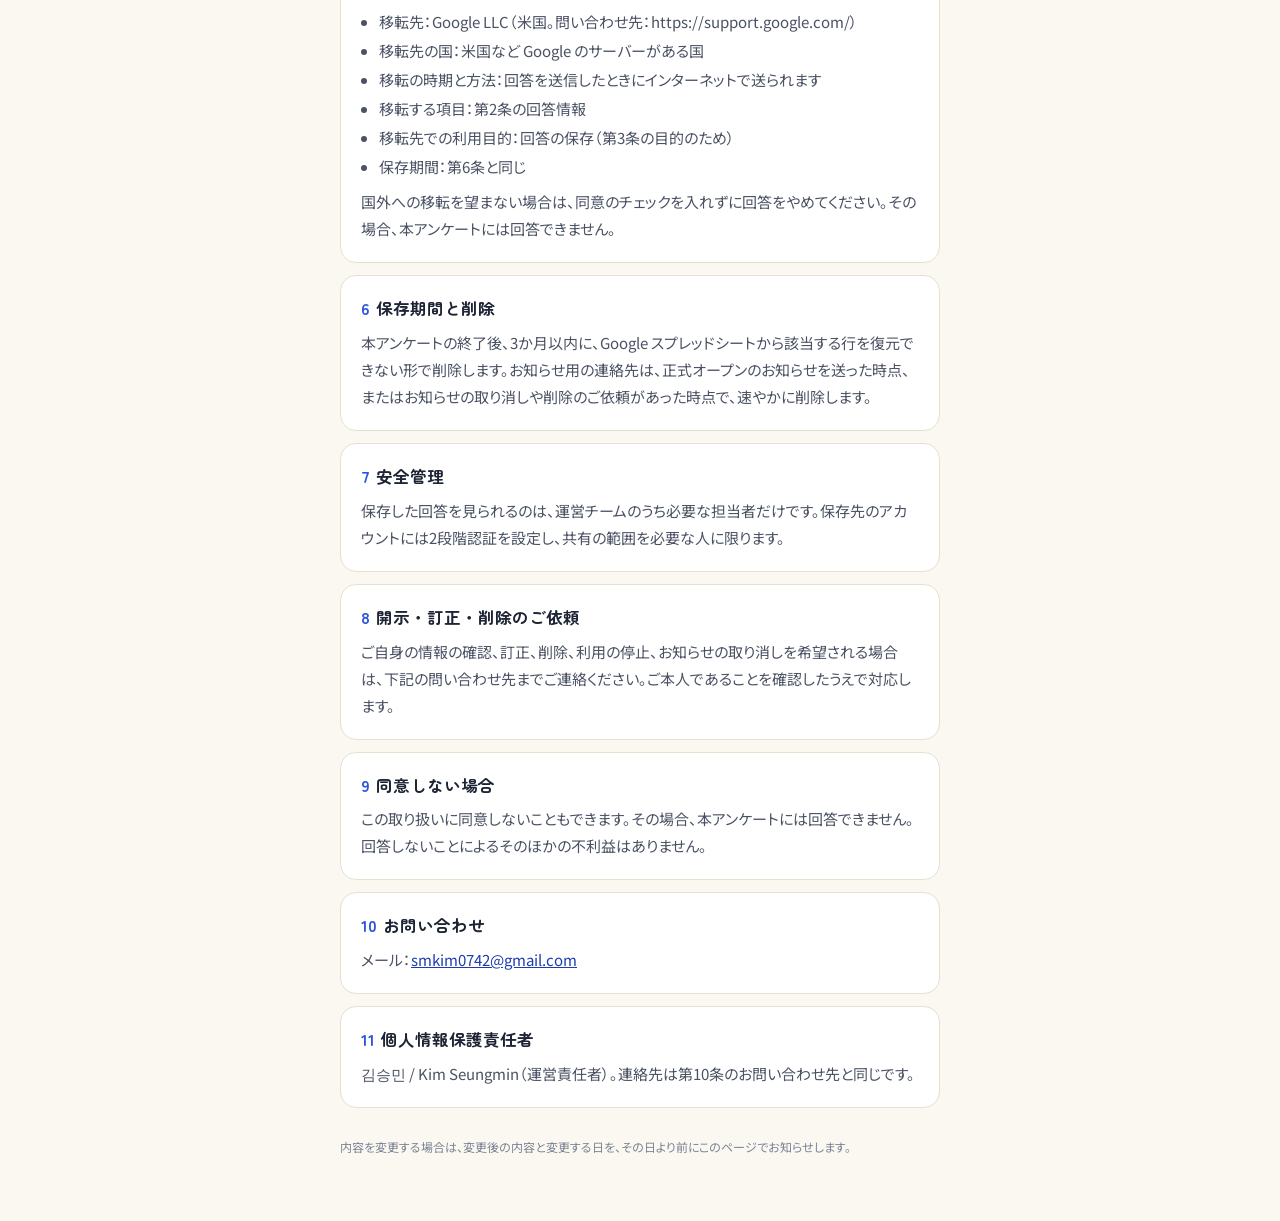
==== commit 5898c508: "Add language other and required safety conditions with other" ====
--- a/privacy.html
+++ b/privacy.html
@@ -36,7 +36,7 @@
       <li>ソウルに滞在する期間（または「未定」であること）</li>
       <li>好きなこと（関心ごと）、話せる言語（「その他」を選んだときに書いた内容を含みます）</li>
       <li>韓国旅行で不便だったこと・不安なこと（「その他」を選んだときに書いた内容を含みます）</li>
-      <li>韓国の同世代と会ってみたいか、どんな条件なら安心か（アンケートの回答）</li>
+      <li>韓国の同世代と会ってみたいか、どんな条件なら安心か（「その他」を選んだときに書いた内容を含みます）</li>
       <li>【お知らせを希望した方のみ】連絡を受け取る方法と、その連絡先（LINE ID・Instagram のユーザーネーム・メールアドレスのいずれか）</li>
       <li>同意の記録（回答日時、同意した版、国外への移転への同意）</li>
       <li>回答のきっかけ（キーホルダーの QR など、どの入口から来たか）、回答画面の表示言語</li>
@@ -122,7 +122,7 @@
       <li>서울에 머무는 기간(또는 미정 여부)</li>
       <li>좋아하는 것(관심사), 쓸 수 있는 언어('기타'를 골랐을 때 적은 내용 포함)</li>
       <li>한국 여행에서 불편했던 점·걱정되는 점('기타'를 골랐을 때 적은 내용 포함)</li>
-      <li>한국 또래와 만나 보고 싶은지, 어떤 조건이면 안심이 되는지(설문 응답)</li>
+      <li>한국 또래와 만나 보고 싶은지, 어떤 조건이면 안심이 되는지('기타'를 골랐을 때 적은 내용 포함)</li>
       <li>[안내를 원한 분만] 연락받을 방법과 그 연락처(LINE ID, Instagram 사용자 이름, 메일 주소 중 하나)</li>
       <li>동의 기록(응답 일시, 동의한 버전, 국외 이전 동의)</li>
       <li>응답 경로(키링 QR 코드 등 어떤 경로로 들어왔는지), 응답 화면의 표시 언어</li>
